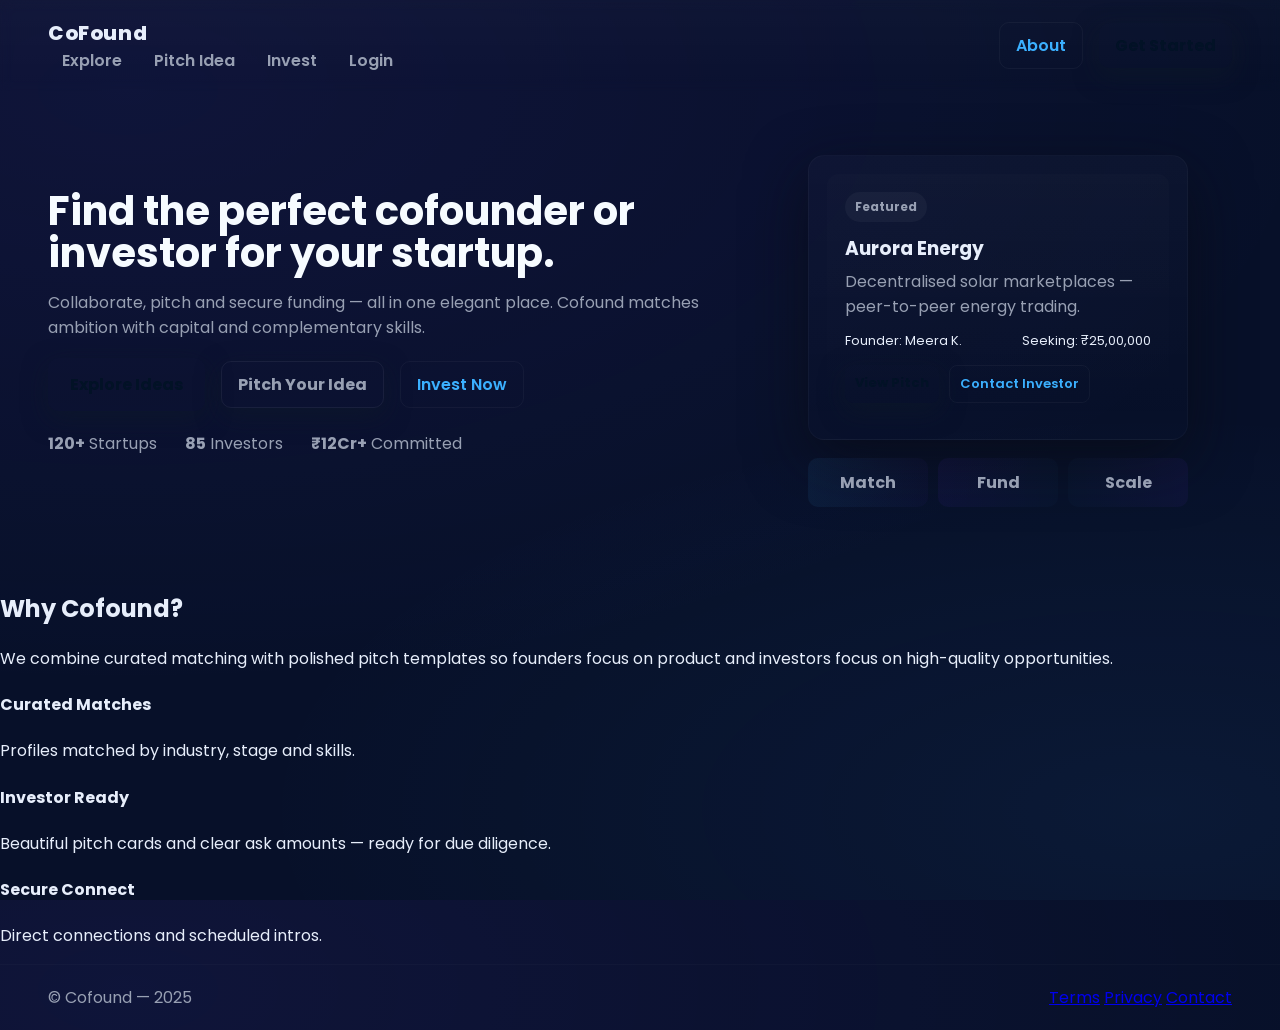
==== index.html @ ae6206b5 "ADDED: WebApp Files" ====
<!-- index.html -->
<!doctype html>
<html lang="en">
<head>
  <meta charset="utf-8">
  <meta name="viewport" content="width=device-width,initial-scale=1">
  <title>CoFound — Find your cofounder & investor</title>
  <link href="https://fonts.googleapis.com/css2?family=Poppins:wght@300;400;600;700;800&display=swap" rel="stylesheet">
  <link rel="stylesheet" href="style.css">
</head>
<body>
  <header class="nav">
    <div class="nav-left">
      <div class="logo">CoFound</div>
      <nav class="nav-links">
        <a href="explore.html">Explore</a>
        <a href="idea.html">Pitch Idea</a>
        <a href="invest.html">Invest</a>
        <a href="login.html">Login</a>
      </nav>
    </div>
    <div class="nav-right">
      <a class="btn ghost" href="#about">About</a>
      <a class="btn" href="explore.html">Get Started</a>
    </div>
  </header>

  <main class="hero">
    <div class="hero-left">
      <h1>Find the perfect cofounder or investor for your startup.</h1>
      <p class="lead">Collaborate, pitch and secure funding — all in one elegant place. Cofound matches ambition with capital and complementary skills.</p>
      <div class="hero-ctas">
        <a class="btn large" href="explore.html">Explore Ideas</a>
        <a class="btn outline" href="idea.html">Pitch Your Idea</a>
        <a class="btn ghost" href="invest.html">Invest Now</a>
      </div>
      <ul class="stats">
        <li><strong>120+</strong> Startups</li>
        <li><strong>85</strong> Investors</li>
        <li><strong>₹12Cr+</strong> Committed</li>
      </ul>
    </div>

    <aside class="hero-right">
      <div class="card-glow">
        <div class="pitch-card">
          <div class="chip">Featured</div>
          <h3>Aurora Energy</h3>
          <p class="muted">Decentralised solar marketplaces — peer-to-peer energy trading.</p>
          <div class="meta">
            <span>Founder: Meera K.</span>
            <span>Seeking: ₹25,00,000</span>
          </div>
          <div class="card-actions">
            <a class="btn small" href="idea.html">View Pitch</a>
            <a class="btn small ghost" href="invest.html">Contact Investor</a>
          </div>
        </div>
      </div>

      <div class="graphic-tiles">
        <div class="tile tile-1">Match</div>
        <div class="tile tile-2">Fund</div>
        <div class="tile tile-3">Scale</div>
      </div>
    </aside>
  </main>

  <section id="about" class="about">
    <div class="about-card">
      <h2>Why Cofound?</h2>
      <p>We combine curated matching with polished pitch templates so founders focus on product and investors focus on high-quality opportunities.</p>
      <div class="features">
        <div class="feature">
          <h4>Curated Matches</h4>
          <p>Profiles matched by industry, stage and skills.</p>
        </div>
        <div class="feature">
          <h4>Investor Ready</h4>
          <p>Beautiful pitch cards and clear ask amounts — ready for due diligence.</p>
        </div>
        <div class="feature">
          <h4>Secure Connect</h4>
          <p>Direct connections and scheduled intros.</p>
        </div>
      </div>
    </div>
  </section>

  <footer class="footer">
    <div>© Cofound — 2025</div>
    <div class="foot-links">
      <a href="#">Terms</a>
      <a href="#">Privacy</a>
      <a href="#">Contact</a>
    </div>
  </footer>
</body>
</html>
---- style.css ----
/* style.css */
:root{
--bg:#071029; /* deep navy */
--card:#0f1b2b;
--muted:#98a0b3;
--accent1:#3bb0ff;
--accent2:#6e48ff;
--glass: rgba(255,255,255,0.03);
--glass-2: rgba(255,255,255,0.02);
}

*{box-sizing:border-box}
html,body{height:100%}
body{
margin:0;
font-family:'Poppins',system-ui,Arial;
background: radial-gradient(1200px 600px at 10% 10%, rgba(110,72,255,
0.08), transparent),
radial-gradient(900px 400px at 90% 90%, rgba(59,176,255,0.06),
transparent),
var(--bg);
color:#e7eefb;
-webkit-font-smoothing:antialiased;
}
.nav{
display:flex;justify-content:space-between;align-items:center;padding:18px
48px;background:linear-gradient(180deg, rgba(255,255,255,0.02),
transparent);backdrop-filter: blur(6px);
}
.nav-right .btn{margin-left:12px}
.logo{font-weight:800;font-size:20px;letter-spacing:0.6px;color:var(--
    accent2)}
.nav-links a{margin:0 14px;color:var(--muted);text-decoration:none;font-weight:600}
/* Buttons */

.btn{display:inline-block;padding:10px 16px;border-radius:
10px;background:linear-gradient(90deg,var(--accent1),var(--
accent2));color:#021226;text-decoration:none;font-weight:700;box-shadow:0
8px 24px rgba(13,25,40,0.6);}
.btn.ghost{background:transparent;color:var(--accent1);border:1px solid
rgba(255,255,255,0.04);box-shadow:none;font-weight:600}
.btn.outline{background:transparent;border:1px solid rgba(255,255,255,
0.06);color:var(--muted)}
.btn.small{padding:8px 10px;border-radius:8px;font-size:13px}
.btn.large{padding:14px 22px;font-size:16px}
/* HERO */
.hero{display:flex;gap:40px;padding:64px 48px;align-items:center}
.hero-left{flex:1;max-width:720px}
.hero-left h1{font-size:40px;margin:0 0 12px;line-height:1.05;color:#f6fbff}
.lead{color:var(--muted);margin-bottom:18px}
.hero-ctas a{margin-right:12px}
.stats{display:flex;gap:28px;margin-top:20px;list-style:none;padding:0}
.stats li{color:var(--muted)}
.hero-right{width:380px}
.card-glow{background:linear-gradient(180deg, rgba(255,255,255,0.02),transparent);border-radius:16px;padding:18px;box-shadow:0 20px 60px rgba(8,
12,22,0.7);border:1px solid rgba(255,255,255,0.03)}
.pitch-card{padding:18px;background:linear-gradient(180deg, rgba(255,255,255,
0.01), transparent);border-radius:12px}
.chip{display:inline-block;padding:6px 10px;border-radius:
999px;background:rgba(255,255,255,0.04);color:var(--muted);font-weight:
700;font-size:12px}
.pitch-card h3{margin:12px 0 6px}
.pitch-card .muted{color:var(--muted);margin:0}
.meta{display:flex;justify-content:space-between;margin-top:12px;color:var(--
muted);font-size:13px}
.card-actions{display:flex;gap:10px;margin-top:14px}
.graphic-tiles{display:grid;grid-template-columns:repeat(3,1fr);gap:
10px;margin-top:18px}
.tile{padding:12px;border-radius:10px;background:linear-gradient(180deg,
rgba(255,255,255,0.02), transparent);text-align:center;font-weight:
700;color:var(--muted)}
.tile-1{background:linear-gradient(90deg, rgba(59,176,255,0.07), rgba(110,48,
255,0.03))}
.tile-2{background:linear-gradient(90deg, rgba(110,48,255,0.06), rgba(59,176,
255,0.02))}
.tile-3{background:linear-gradient(90deg, rgba(59,176,255,0.02), rgba(110,48,
255,0.06))}
/* MAIN container styles for pages */
.container{max-width:1100px;margin:36px auto;padding:0 24px}
.container.narrow{max-width:720px}
.page-title{font-size:28px;margin-bottom:6px}
.muted{color:var(--muted)}
.center{text-align:center}
/* Grid of cards */
.grid{display:grid;grid-template-columns:repeat(auto-fit,minmax(280px,
1fr));gap:20px;margin-top:22px}
.card{background:var(--card);padding:18px;border-radius:14px;border:1px
solid rgba(255,255,255,0.02);box-shadow:0 10px 30px rgba(2,6,12,0.6)}
.card-header{display:flex;align-items:center;gap:12px}
.avatar{width:48px;height:48px;border-radius:10px;background:linear-gradient(180deg,var(--accent1),var(--accent2));display:flex;align-items:center;justify-content:center;font-weight:800;color:#021226}
.ask{margin-left:auto;font-weight:800}
.card-body{color:var(--muted);margin:14px 0}
.card-footer{display:flex;gap:10px}
/* form card */
.form-card{background:linear-gradient(180deg, rgba(255,255,255,0.02),
transparent);padding:18px;border-radius:12px;border:1px solid rgba(255,255,
255,0.03)}
.input,.textarea{width:100%;padding:12px;border-radius:10px;border:1px solid
rgba(255,255,255,0.04);background:transparent;color:inherit;margin-bottom:
12px}
.label{color:var(--muted)}
.form-actions{display:flex;gap:12px;margin-top:8px}
/* Investors */
.invest-grid{display:grid;grid-template-columns:repeat(auto-fit,minmax(300px,
1fr));gap:20px;margin-top:20px}
.investor-card{background:linear-gradient(180deg, rgba(255,255,255,0.01),
transparent);padding:18px;border-radius:12px;border:1px solid rgba(255,255,
255,0.03)}
.investor-top{display:flex;gap:12px;align-items:center}
.investor-avatar{width:56px;height:56px;border-radius:12px;background:linear-
gradient(90deg,var(--accent2),var(--accent1));display:flex;align-items:center;justify-content:center;font-weight:800;color:#021226}
.invest-meta{display:flex;gap:12px;color:var(--muted);margin-top:8px}
.invest-actions{display:flex;gap:8px;margin-top:12px}
/* Footer */
.footer{display:flex;justify-content:space-between;align-items:center;padding:20px 48px;color:var(--muted);border-top:1px solid
rgba(255,255,255,0.02)}
.footer.small{padding:14px 48px}
/* responsive tweaks */
@media (max-width:900px){
.hero{flex-direction:column;padding:34px}
.hero-right{width:100%}
.nav{padding:14px}
}
/* subtle hover effects */
.card:hover,.investor-card:hover{transform:translateY(-6px);transition:all .24s cubic-bezier(.2,.8,.2,1)}
.btn:hover{transform:translateY(-3px);transition:all .18s}
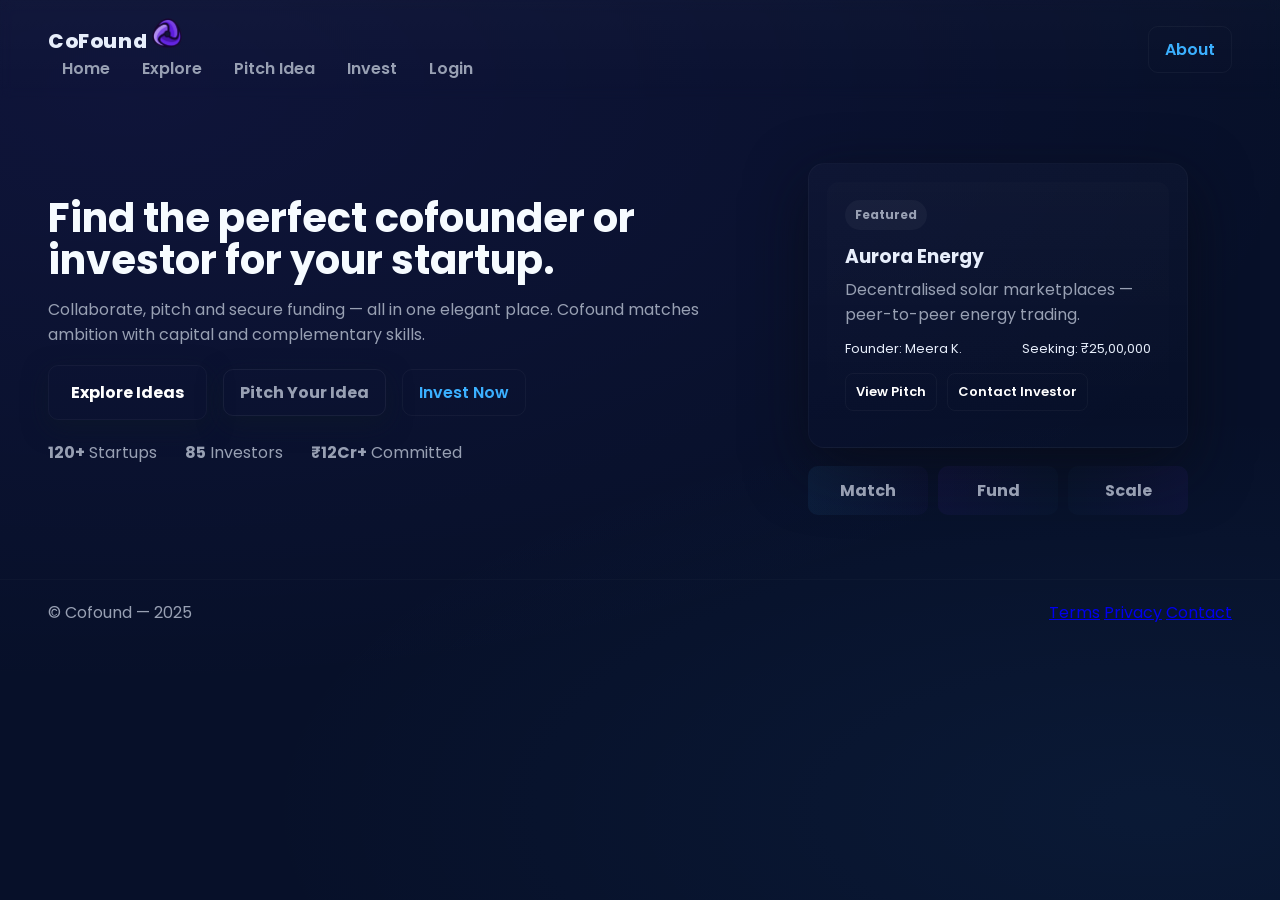
==== commit 20af44c5: "ADD & UPDATE : changed files and new files" ====
--- a/index.html
+++ b/index.html
@@ -11,8 +11,12 @@
 <body>
   <header class="nav">
     <div class="nav-left">
-      <div class="logo">CoFound</div>
+      <div class="logo">
+        CoFound
+        <img src="logo.png" style="height: 30px;">
+      </div>
       <nav class="nav-links">
+        <a href="index.html">Home</a>
         <a href="explore.html">Explore</a>
         <a href="idea.html">Pitch Idea</a>
         <a href="invest.html">Invest</a>
@@ -20,8 +24,8 @@
       </nav>
     </div>
     <div class="nav-right">
-      <a class="btn ghost" href="#about">About</a>
-      <a class="btn" href="explore.html">Get Started</a>
+
+      <a class="btn ghost" href="about.html">About</a>
     </div>
   </header>
 
@@ -52,7 +56,7 @@
             <span>Seeking: ₹25,00,000</span>
           </div>
           <div class="card-actions">
-            <a class="btn small" href="idea.html">View Pitch</a>
+            <a class="btn small ghost" href="idea.html">View Pitch</a>
             <a class="btn small ghost" href="invest.html">Contact Investor</a>
           </div>
         </div>
@@ -66,27 +70,6 @@
     </aside>
   </main>
 
-  <section id="about" class="about">
-    <div class="about-card">
-      <h2>Why Cofound?</h2>
-      <p>We combine curated matching with polished pitch templates so founders focus on product and investors focus on high-quality opportunities.</p>
-      <div class="features">
-        <div class="feature">
-          <h4>Curated Matches</h4>
-          <p>Profiles matched by industry, stage and skills.</p>
-        </div>
-        <div class="feature">
-          <h4>Investor Ready</h4>
-          <p>Beautiful pitch cards and clear ask amounts — ready for due diligence.</p>
-        </div>
-        <div class="feature">
-          <h4>Secure Connect</h4>
-          <p>Direct connections and scheduled intros.</p>
-        </div>
-      </div>
-    </div>
-  </section>
-
   <footer class="footer">
     <div>© Cofound — 2025</div>
     <div class="foot-links">
--- a/style.css
+++ b/style.css
@@ -31,6 +31,8 @@
 .logo{font-weight:800;font-size:20px;letter-spacing:0.6px;color:var(--
     accent2)}
 .nav-links a{margin:0 14px;color:var(--muted);text-decoration:none;font-weight:600}
+
+
 /* Buttons */
 
 .btn{display:inline-block;padding:10px 16px;border-radius:
@@ -41,8 +43,11 @@
 rgba(255,255,255,0.04);box-shadow:none;font-weight:600}
 .btn.outline{background:transparent;border:1px solid rgba(255,255,255,
 0.06);color:var(--muted)}
-.btn.small{padding:8px 10px;border-radius:8px;font-size:13px}
-.btn.large{padding:14px 22px;font-size:16px}
+.btn.small{padding:8px 10px;border-radius:8px;font-size:13px;color:white;}
+.btn.large{padding:14px 22px;font-size:16px;color:white;border:1px solid rgba(255,255,255,0.04);}
+
+
+
 /* HERO */
 .hero{display:flex;gap:40px;padding:64px 48px;align-items:center}
 .hero-left{flex:1;max-width:720px}
@@ -75,13 +80,22 @@
 255,0.02))}
 .tile-3{background:linear-gradient(90deg, rgba(59,176,255,0.02), rgba(110,48,
 255,0.06))}
+
+
+
 /* MAIN container styles for pages */
+
+
 .container{max-width:1100px;margin:36px auto;padding:0 24px}
 .container.narrow{max-width:720px}
 .page-title{font-size:28px;margin-bottom:6px}
 .muted{color:var(--muted)}
 .center{text-align:center}
+
+
 /* Grid of cards */
+
+
 .grid{display:grid;grid-template-columns:repeat(auto-fit,minmax(280px,
 1fr));gap:20px;margin-top:22px}
 .card{background:var(--card);padding:18px;border-radius:14px;border:1px
@@ -100,18 +114,27 @@
 12px}
 .label{color:var(--muted)}
 .form-actions{display:flex;gap:12px;margin-top:8px}
+
+
 /* Investors */
+
+
 .invest-grid{display:grid;grid-template-columns:repeat(auto-fit,minmax(300px,
 1fr));gap:20px;margin-top:20px}
 .investor-card{background:linear-gradient(180deg, rgba(255,255,255,0.01),
 transparent);padding:18px;border-radius:12px;border:1px solid rgba(255,255,
 255,0.03)}
 .investor-top{display:flex;gap:12px;align-items:center}
-.investor-avatar{width:56px;height:56px;border-radius:12px;background:linear-
-gradient(90deg,var(--accent2),var(--accent1));display:flex;align-items:center;justify-content:center;font-weight:800;color:#021226}
+.investor-avatar{width:56px;height:56px;border-radius:20px;background:linear-
+gradient(90deg,var(--accent2),var(--accent1));display:flex;align-items:center;justify-content:center;font-weight:800;color:white}
 .invest-meta{display:flex;gap:12px;color:var(--muted);margin-top:8px}
 .invest-actions{display:flex;gap:8px;margin-top:12px}
+
+
 /* Footer */
+
+
+
 .footer{display:flex;justify-content:space-between;align-items:center;padding:20px 48px;color:var(--muted);border-top:1px solid
 rgba(255,255,255,0.02)}
 .footer.small{padding:14px 48px}
